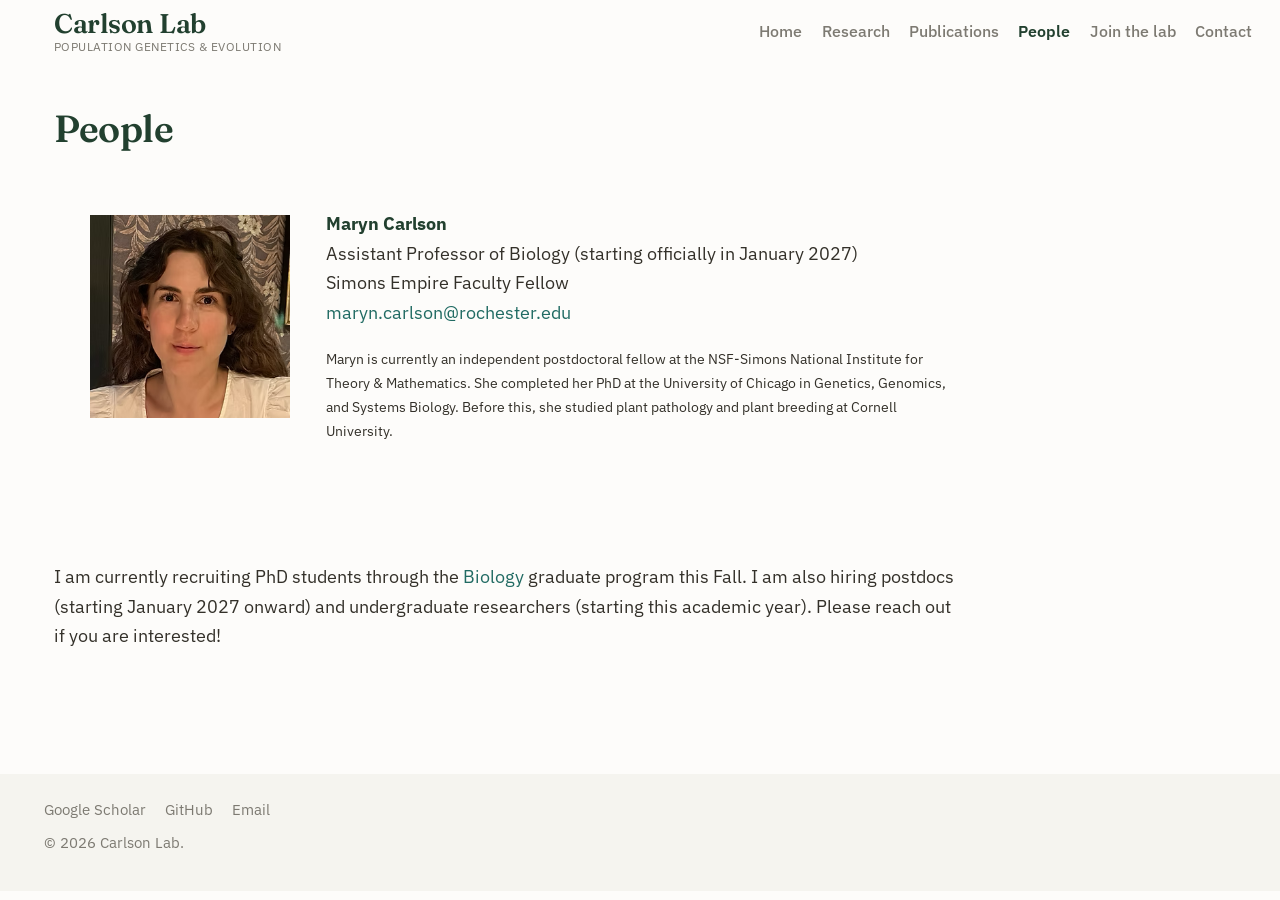
==== people.html @ 9c665760 "upload site" ====
<!DOCTYPE html>
<html lang="en">
<head>
<meta charset="utf-8">
<meta name="viewport" content="width=device-width, initial-scale=1">
<title>People — Carlson Lab</title>
<link rel="stylesheet" href="style.css">
</head>
<body>
<a class="skip-link" href="#main">Skip to content</a>
<header class="masthead">
  <div class="masthead__inner">
    <a class="site-title" href="index.html">Carlson Lab
      <small>Population genetics &amp; evolution</small>
    </a>
    <nav class="topnav" aria-label="Primary">
      <button class="nav-toggle" aria-expanded="false" aria-controls="nav-links">Menu</button>
      <ul class="nav-links" id="nav-links">
        <li><a href="index.html">Home</a></li>
        <li><a href="research.html">Research</a></li>
        <li><a href="publications.html">Publications</a></li>
        <li><a href="people.html" class="active" aria-current="page">People</a></li>
        <!--<li><a href="teaching.html">Teaching</a></li>-->
        <li><a href="opportunities.html">Join the lab</a></li>
        <li><a href="contact.html">Contact</a></li>
      </ul>
    </nav>
  </div>
</header>
<main id="main" class="page">
  <h1 class="page__title">People</h1>
  <div class="content">

    <div class="person">
      <!-- Replace with: <img class="photo" src="assets/maryn.jpg" alt="Maryn Carlson"> -->
      <img src="pictures/maryn.png" alt="Maryn Carlson" style="float:left; width:200px; margin:2.0em 2.0em 1.0em 2.0em;">
<!--<p><strong>Maryn Carlson</strong><br>-->
<br>
  <p><strong>Maryn Carlson</strong><br>
    Assistant Professor of Biology (starting officially in January 2027)<br>
    Simons Empire Faculty Fellow<br>
    <a href="mailto:maryn.carlson@rochester.edu">maryn.carlson@rochester.edu</a>


<p style="font-size: 0.8rem;">
Maryn is currently an independent postdoctoral fellow at the
NSF-Simons National Institute for Theory & Mathematics.
She completed her PhD at the University of Chicago in Genetics, Genomics, and Systems Biology.
Before this, she studied plant pathology and plant breeding at Cornell University.</p><br>
    <p>
      <!--<small>Maryn studies population genetic theory and inference, with
      interests in adaptation, epistasis, and the evolution of complex traits.
      She completed her PhD at the University of Chicago (2023) with Matthias
      Steinrücken and holds a BA from Cornell University.<br>
      <a href="#" data-edit="email">email</a>·
      <a href="https://scholar.google.com/citations?user=kbD8Nv8AAAAJ">Google Scholar</a></small></p>-->
<!--
    </div>
    <div class="person">
      <div class="avatar sm photo" role="img" aria-label="Photo placeholder">+</div>
      <p><strong>Lab Member Name</strong> &nbsp;—&nbsp; <span class="role">Postdoctoral Researcher</span><br>
      <small>Short bio: research focus, prior training, and a link to a personal
      website. <em>[Filler — copy this block to add more people.]</em></small></p>
    </div>

    <div class="person">
      <div class="avatar sm photo" role="img" aria-label="Photo placeholder">+</div>
      <p><strong>Lab Member Name</strong> &nbsp;—&nbsp; <span class="role">Graduate Student</span><br>
      <small>Short bio: program, research interests, and background.
      <em>[Filler.]</em></small></p>
    </div>

    <div class="clear"></div>
    <div class="callout">
      Each person is a <code>&lt;div class="person"&gt;</code> block — duplicate
      one to add a member, and swap the gray box for
      <code>&lt;img class="photo" src="..."&gt;</code>. Consider an "Alumni"
      subsection below as the lab grows.
    </div>
  </div>
-->

<!--<div style="height:7em"></div>-->

<div class="spacer"></div>

I am currently recruiting PhD students through the <a href="https://www.sas.rochester.edu/bio/graduate/phd.html">Biology</a> graduate program this Fall.
I am also hiring postdocs (starting January 2027 onward) and undergraduate researchers (starting this academic year). Please reach out if you are interested!

</main>
<footer class="page__footer">
  <div class="page__footer-inner">
    <div class="footer-follow">
     <a href="https://scholar.google.com/citations?user=kbD8Nv8AAAAJ">Google Scholar</a>
      <a href="https://github.com/marync">GitHub</a>
      <a href="mailto:maryn.carlson@rochester.edu">Email</a>
    </div>
    <div class="footer-copyright">&copy; <span id="year">2026</span> Carlson Lab.</div>
  </div>
</footer>
<script src="script.js"></script>
</body>
</html>
---- style.css ----
@import url('https://fonts.googleapis.com/css2?family=Fraunces:opsz,wght@9..144,400;9..144,500;9..144,600;9..144,700&family=IBM+Plex+Sans:wght@400;500;600;700&display=swap');

:root{
  --max-width:1280px; --bg:#fdfcfa; --text:#333029; --heading:#22402f;
  --muted:#7d7a72; --link:#216b63; --link-hover:#164c46;
  --accent:#b3801f;
  --border:#ecebe6; --border-strong:#dddcd5;
  --gutter:3em;
  --sans:"IBM Plex Sans",-apple-system,BlinkMacSystemFont,"Segoe UI","Helvetica Neue",Arial,sans-serif;
  --serif:"Fraunces",Georgia,"Times New Roman",serif;
}
*{box-sizing:border-box}
html{font-size:16px}
@media (min-width:48em){html{font-size:17px}}
@media (min-width:64em){html{font-size:18px}}
body{margin:0;font-family:var(--sans);color:var(--text);background:var(--bg);line-height:1.65;-webkit-font-smoothing:antialiased}
a{color:var(--link);text-decoration:none}
a:hover{color:var(--link-hover);text-decoration:underline}
a:focus-visible,button:focus-visible{outline:2px solid var(--link);outline-offset:2px}
img{max-width:100%;height:auto}
.skip-link{position:absolute;left:-999px;top:0;background:#fff;padding:.5em 1em;border:1px solid var(--border-strong);z-index:100}
.skip-link:focus{left:.5em;top:.5em}
.masthead{position:sticky;top:0;z-index:30;background:rgba(253,252,250,.97);backdrop-filter:saturate(180%) blur(6px)}
.masthead__inner{max-width:var(--max-width);margin:0;padding:0 1em 0 var(--gutter);display:flex;align-items:center;justify-content:space-between;min-height:62px;gap:1em}
.site-title{font-family:var(--serif);font-size:1.5em;font-weight:600;color:var(--heading);white-space:nowrap;line-height:1.15;letter-spacing:-.01em}
.site-title:hover{text-decoration:none;color:#000}
.site-title small{display:block;font-family:var(--sans);font-size:.46em;font-weight:400;color:var(--muted);letter-spacing:.04em;text-transform:uppercase}
nav.topnav{display:flex;align-items:center}
.nav-toggle{display:none;background:none;border:0;cursor:pointer;font:inherit;color:var(--muted);padding:.5em 0}
.nav-toggle:hover{color:var(--heading)}
.nav-links{list-style:none;margin:0;padding:0;display:flex;flex-wrap:wrap}
.nav-links a{display:block;padding:.5em .6em;color:var(--muted);font-weight:500;font-size:.9em}
.nav-links a:hover{color:var(--heading);text-decoration:none}
.nav-links a.active{color:var(--heading);font-weight:600}
@media (max-width:59.99em){
  .nav-toggle{display:block}
  .nav-links{position:absolute;right:1em;top:62px;flex-direction:column;align-items:flex-end;flex-wrap:nowrap;background:#fff;border:1px solid var(--border-strong);box-shadow:0 8px 20px rgba(0,0,0,.06);padding:.25em .5em;min-width:200px;display:none}
  .nav-links.open{display:flex}
  .nav-links a{padding:.55em .5em}
}
.page{max-width:var(--max-width);margin:0;padding:2em 1em 3em var(--gutter)}
.content{max-width:900px}
.page__title{font-family:var(--serif);font-size:2.1em;font-weight:600;color:var(--heading);margin:0 0 .5em;letter-spacing:-.01em}
.content h2{font-family:var(--serif);font-size:1.55em;font-weight:600;color:var(--heading);margin:1.7em 0 .5em;line-height:1.3}
.content h3{font-family:var(--serif);font-size:1.25em;font-weight:600;color:var(--heading);margin:1.4em 0 .4em}
.content p{margin:0 0 1.1em}
.content ul{margin:0 0 1.1em;padding-left:1.3em}
.content li{margin-bottom:.4em}
.content strong{color:var(--heading)}
.align-left{float:left;width:200px;margin:.3em 1.5em 1em 0;border-radius:3px}
.research-fig{float:left;width:230px;margin:.4em 1.5em 1em 0;border:1px solid var(--border-strong);border-radius:3px}
.clear{clear:both}
.person{overflow:hidden;margin-bottom:1.8em}
.person .photo{float:left;width:150px;height:180px;margin:.2em 1.3em .6em 0;border-radius:3px;object-fit:cover}
.person .role{font-style:italic;color:var(--muted)}
.person small{font-size:.9em}
@media (max-width:33em){
  .align-left,.research-fig,.person .photo{float:none;display:block;margin:0 auto 1em}
}
.profile-name{font-family:var(--serif);font-size:1.2em;line-height:1.4}
.avatar{background:linear-gradient(160deg,#e7ede7,#d5ddd4);display:flex;align-items:center;justify-content:center;color:#8ea08e;font-weight:700}
.avatar.lg{width:200px;height:240px;font-size:3.4em}
.avatar.sm{font-size:2em}
.pub-list{list-style:none;margin:0;padding:0}
.pub-list > li{padding:0 0 1.4em;margin-bottom:1.4em}
.pub-title{font-family:var(--serif);font-weight:600;font-size:1.08em;color:var(--heading)}
.pub-meta{color:var(--muted);font-size:.92em}
.pub-venue{font-style:italic}
.callout{background:#faf6ec;border-left:3px solid var(--accent);padding:.8em 1.1em;margin:1.4em 0;font-size:.92em;color:#5f5a4e;border-radius:0 3px 3px 0}
.page__footer{margin-top:2.5em;background:#f5f4ef;color:var(--muted);font-size:.82em}
.page__footer-inner{max-width:var(--max-width);margin:0;padding:1.6em 1em 2.4em var(--gutter)}
.footer-follow a{color:var(--muted);margin-right:1em}
.footer-follow a:hover{color:var(--heading)}
.footer-copyright{margin-top:.6em}

/* images centered within the text column */
.fig{display:block;width:100%;max-width:560px;margin:1.2em auto;border-radius:3px}
.ph{background:linear-gradient(160deg,#e7ede7,#d5ddd4);display:flex;align-items:center;justify-content:center;color:#8ea08e;font-size:.85em;font-weight:600;text-align:center;padding:.6em;border-radius:3px}
.fig.ph{height:240px}

.spacer{clear:both;height:3em}

.fig--wide{max-width:900px}
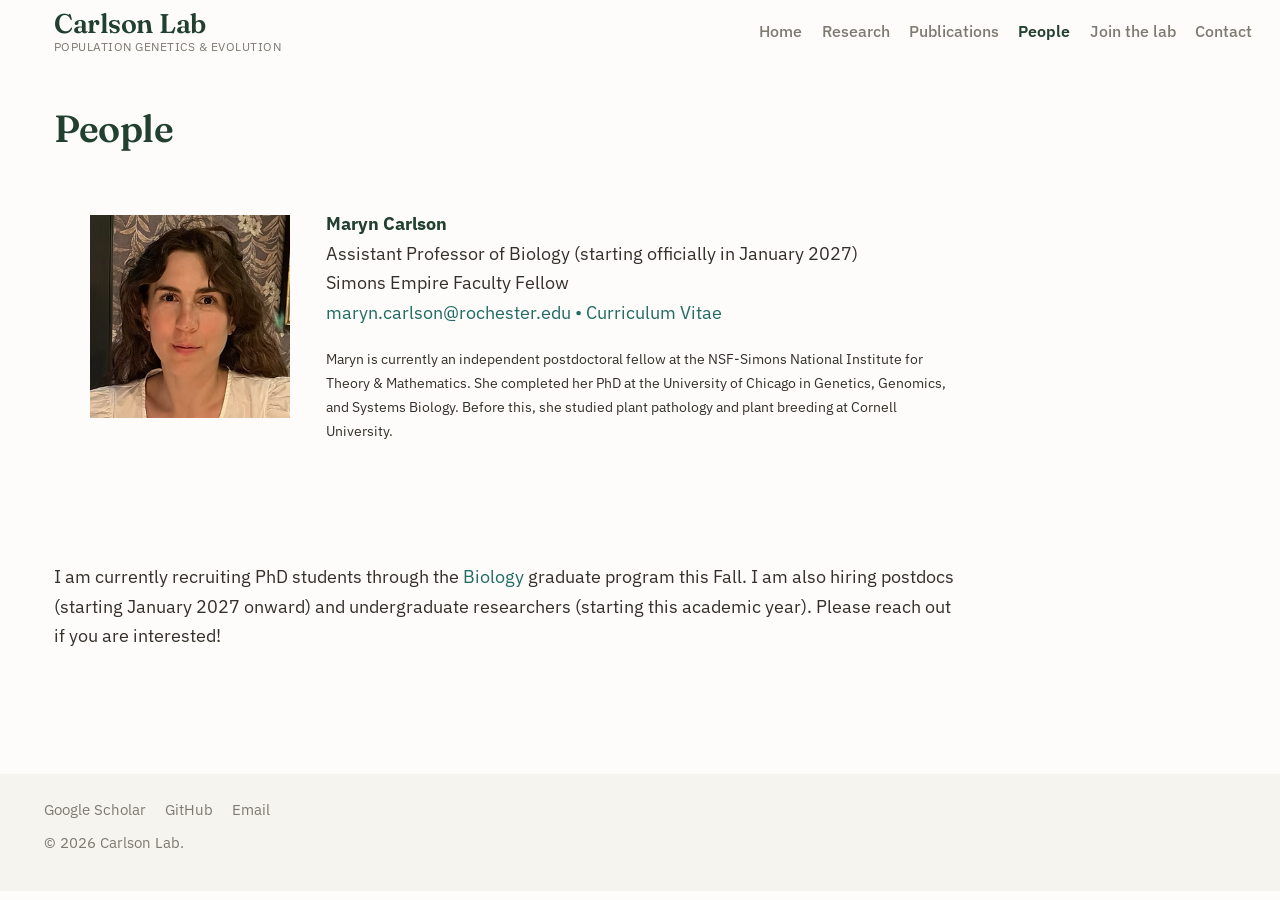
==== commit b669e4d1: "add cv" ====
--- a/people.html
+++ b/people.html
@@ -39,7 +39,9 @@
   <p><strong>Maryn Carlson</strong><br>
     Assistant Professor of Biology (starting officially in January 2027)<br>
     Simons Empire Faculty Fellow<br>
-    <a href="mailto:maryn.carlson@rochester.edu">maryn.carlson@rochester.edu</a>
+    <a href="mailto:maryn.carlson@rochester.edu">maryn.carlson@rochester.edu &bull;</a>
+    <a href="other/carlson_cv.pdf" target="_blank" rel="noopener">Curriculum Vitae</a>
+
 
 
 <p style="font-size: 0.8rem;">
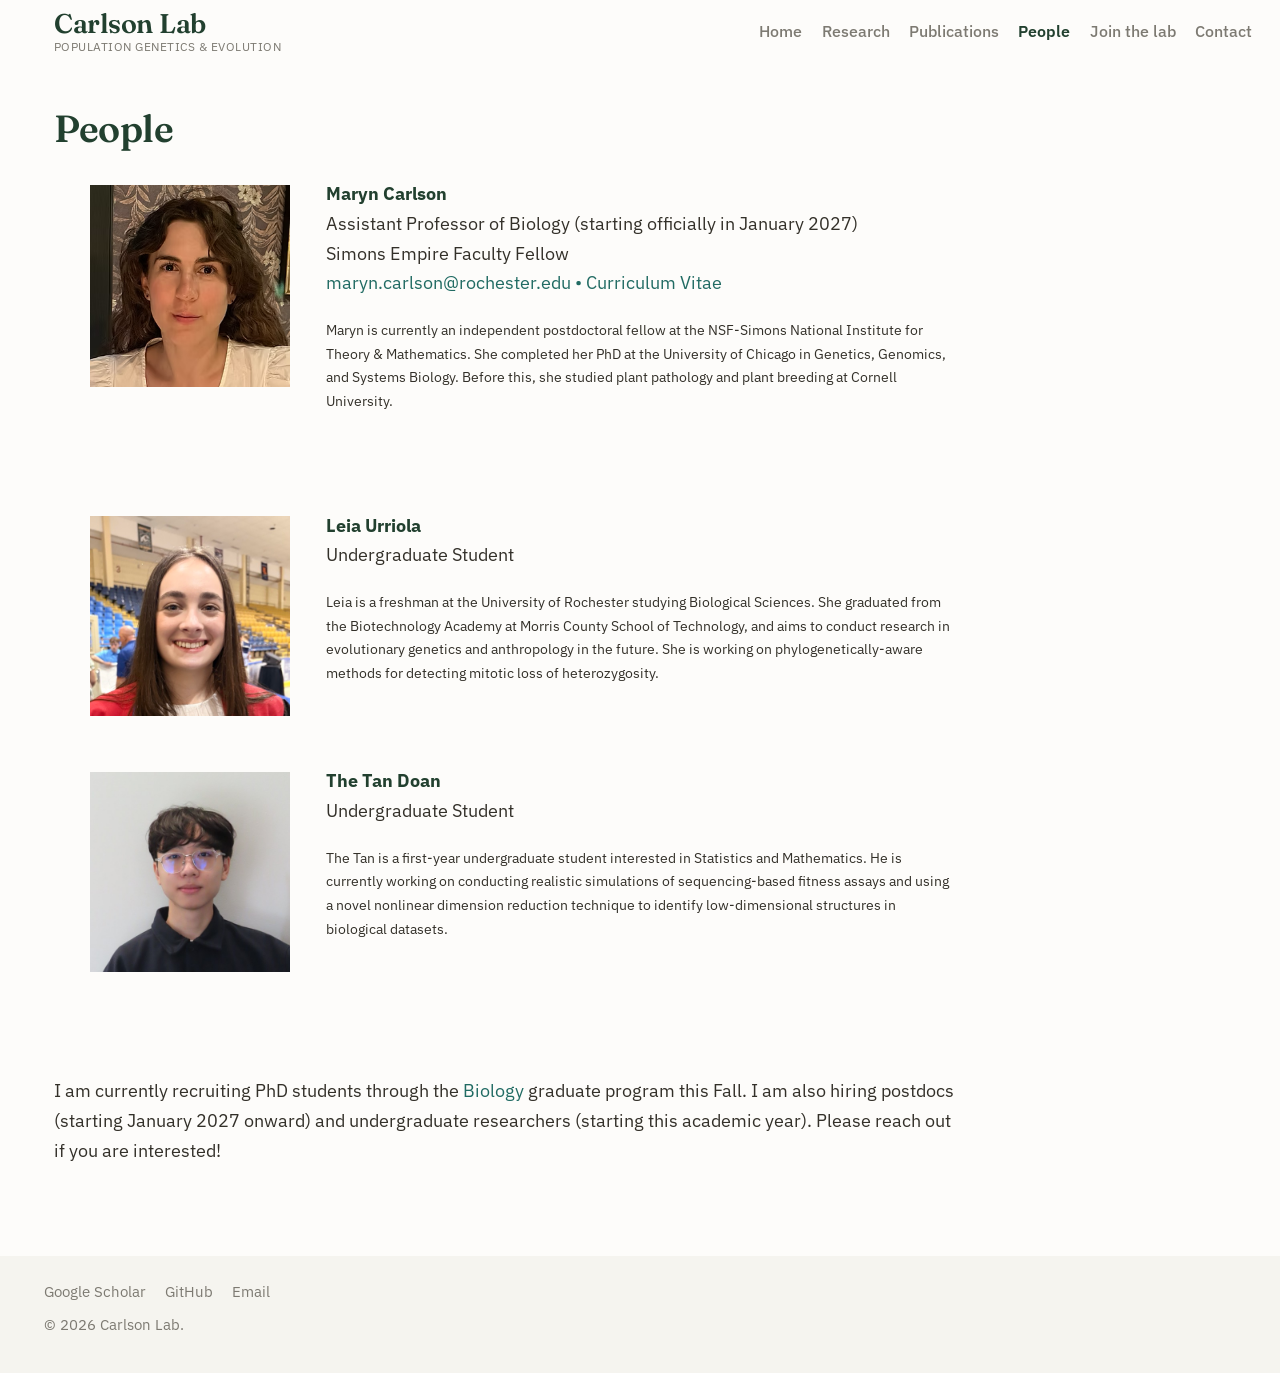
==== commit 37b95d7c: "added students" ====
--- a/people.html
+++ b/people.html
@@ -33,10 +33,9 @@
 
     <div class="person">
       <!-- Replace with: <img class="photo" src="assets/maryn.jpg" alt="Maryn Carlson"> -->
-      <img src="pictures/maryn.png" alt="Maryn Carlson" style="float:left; width:200px; margin:2.0em 2.0em 1.0em 2.0em;">
+      <img src="pictures/maryn.png" alt="Maryn Carlson" style="float:left; width:200px; margin:0.3em 2.0em 1.0em 2.0em;">
 <!--<p><strong>Maryn Carlson</strong><br>-->
-<br>
-  <p><strong>Maryn Carlson</strong><br>
+  <p style="margin-top:0;"><strong>Maryn Carlson</strong><br>
     Assistant Professor of Biology (starting officially in January 2027)<br>
     Simons Empire Faculty Fellow<br>
     <a href="mailto:maryn.carlson@rochester.edu">maryn.carlson@rochester.edu &bull;</a>
@@ -56,6 +55,28 @@
       Steinrücken and holds a BA from Cornell University.<br>
       <a href="#" data-edit="email">email</a>·
       <a href="https://scholar.google.com/citations?user=kbD8Nv8AAAAJ">Google Scholar</a></small></p>-->
+    </div>
+
+    <div class="person">
+      <img src="pictures/leia_cropped.jpg" alt="Leia Urriola" style="float:left; width:200px; margin:0.3em 2.0em 1.0em 2.0em;">
+      <p style="margin-top:0;"><strong>Leia Urriola</strong><br>
+        Undergraduate Student</p>
+      <p style="font-size: 0.8rem;">
+        Leia is a freshman at the University of Rochester studying Biological Sciences.
+        She graduated from the Biotechnology Academy at Morris County School of Technology,
+        and aims to conduct research in evolutionary genetics and anthropology in the future.
+        She is working on phylogenetically-aware methods for detecting mitotic loss of heterozygosity.</p>
+    </div>
+
+    <div class="person">
+      <img src="pictures/thetan_cropped.jpg" alt="The Tan Doan" style="float:left; width:200px; margin:0.3em 2.0em 1.0em 2.0em;">
+      <p style="margin-top:0;"><strong>The Tan Doan</strong><br>
+        Undergraduate Student</p>
+      <p style="font-size: 0.8rem;">
+        The Tan is a first-year undergraduate student interested in Statistics and Mathematics.
+        He is currently working on conducting realistic simulations of sequencing-based fitness assays
+        and using a novel nonlinear dimension reduction technique to identify low-dimensional structures in biological datasets.</p>
+    </div>
 <!--
     </div>
     <div class="person">
